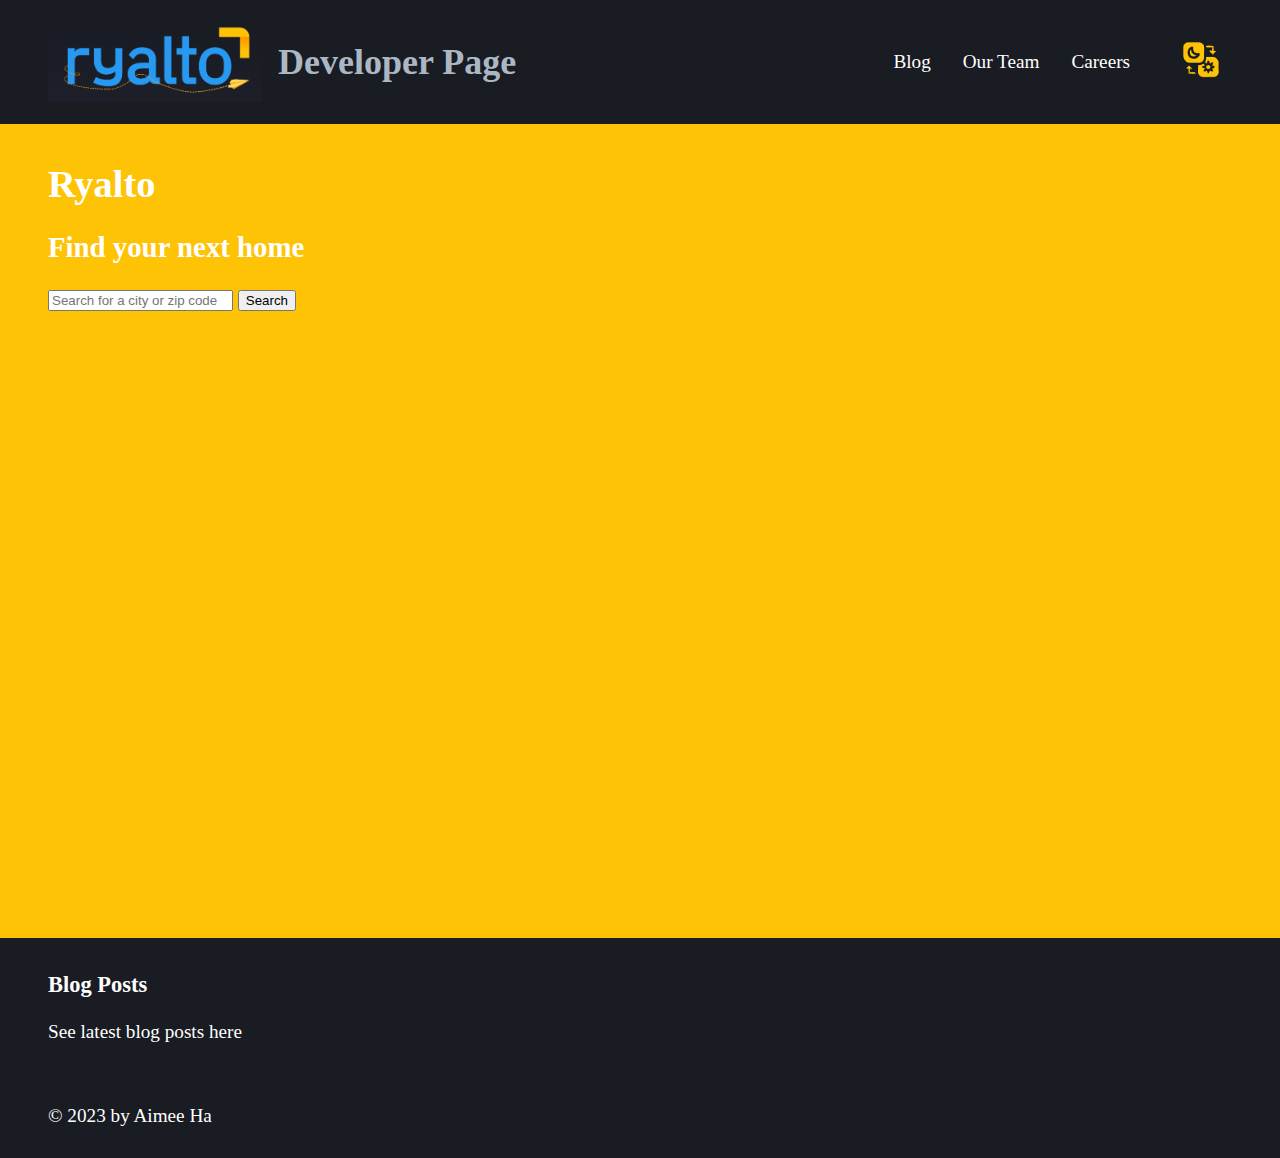
==== index.html @ 580c1e3b "first commit" ====
<!DOCTYPE html>
<html lang="en">

<head>
  <meta charset="UTF-8">
  <title>Ryalto</title>
  <link rel="stylesheet" type="text/css" href="./static/index.css" />
</head>

<body>
  <nav>
    <a href="index.html" class="nav-logo">
      <img src="./static/logo.png" alt="Ryalto logo">
      <h2>Developer Page</h2>
    </a>

    <div class="nav-content">
      <ul class="nav-links">
        <li><a href="blog.html">Blog</a></li>
        <li><a href="team.html">Our Team</a></li>
        <li><a href="careers.html">Careers</a></li>
      </ul>

      <button class="toggle-button">
        <img src="./static/toggle.png" alt="Theme Toggle">
      </button>
    </div>
  </nav>

  <header>
    <h1>Ryalto</h1>
    <h2>Find your next home</h2>
    <form action="search.php" method="post">
      <input type="text" name="search" placeholder="Search for a city or zip code">
      <input type="submit" value="Search">
    </form>
  </header>

  <main>
    <section>
      <h3>Blog Posts</h3>
      <p>See latest blog posts here</p>
    </section>
  </main>

  <footer>
    <p>&copy; 2023 by Aimee Ha</p>
  </footer>
</body>

</html>
---- static/index.css ----
:root {
  --bg-black: #191c22;
  --post-black: #121212;
  --secondary-orange: #ff9700;
  --main-orange: #ffc306;
  --text-grey: #abb8c3;
  --header-grey: #2d3338;
  --text-size: 1.2rem;
  --header-size: 1.5rem;
  padding: 0;
  margin: 0;
}

body {
  background-color: var(--bg-black);
  color: white;
  font-size: var(--text-size);
  margin: 0;
}

a {
  text-decoration: none;
}

nav,
header,
main,
footer {
  padding: 12px 48px;
}

nav {
  height: 100px;
  display: flex;
  align-items: center;
  justify-content: space-between;
}

.nav-logo {
  display: flex;
  align-items: center;
  gap: 1rem;
  font-size: var(--header-size);
  color: var(--text-grey);
}

.nav-content {
  display: flex;
  align-items: center;
  gap: 2.5rem;
}

.nav-links {
  list-style: none;
  display: flex;
  gap: 2rem;
}

.nav-links li a {
  color: white;
}

.toggle-button {
  background-color: inherit;
  border: none;
}

.toggle-button img {
  width: 50px;
}

header {
  background-color: var(--main-orange);
  height: calc(100vh - 110px);
}
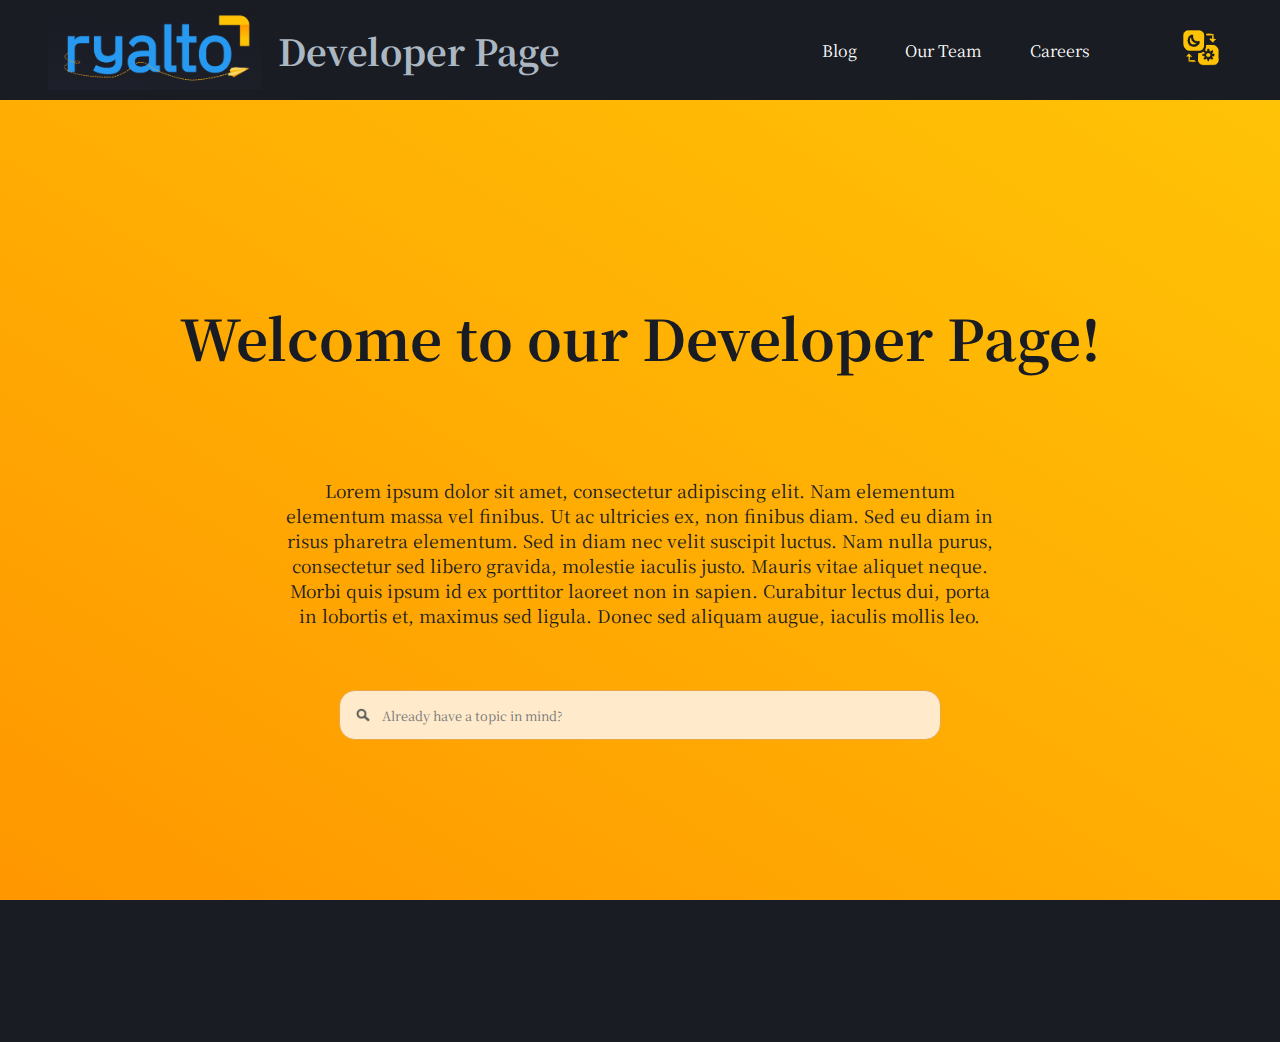
==== commit 13bdd684: "completed header" ====
--- a/index.html
+++ b/index.html
@@ -28,11 +28,16 @@
   </nav>
 
   <header>
-    <h1>Ryalto</h1>
-    <h2>Find your next home</h2>
-    <form action="search.php" method="post">
-      <input type="text" name="search" placeholder="Search for a city or zip code">
-      <input type="submit" value="Search">
+    <h1>Welcome to our Developer Page!</h1>
+    <h2>Lorem ipsum dolor sit amet, consectetur adipiscing elit. Nam elementum elementum massa vel
+      finibus. Ut ac ultricies ex, non finibus diam. Sed eu diam in risus pharetra elementum. Sed in
+      diam nec velit suscipit luctus. Nam nulla purus, consectetur sed libero gravida, molestie
+      iaculis justo. Mauris vitae aliquet neque. Morbi quis ipsum id ex porttitor laoreet non in
+      sapien. Curabitur lectus dui, porta in lobortis et, maximus sed ligula. Donec sed aliquam
+      augue, iaculis mollis leo.</h2>
+
+    <form action="blog.html" method="post" class="searchbox">
+      <input type="text" name="search" placeholder="Already have a topic in mind?">
     </form>
   </header>
 
--- a/static/index.css
+++ b/static/index.css
@@ -1,3 +1,5 @@
+@import url('https://fonts.googleapis.com/css2?family=Noto+Sans:wght@400;500;600;700&family=Noto+Serif+JP:wght@400;500&display=swap');
+
 :root {
   --bg-black: #191c22;
   --post-black: #121212;
@@ -5,30 +7,34 @@
   --main-orange: #ffc306;
   --text-grey: #abb8c3;
   --header-grey: #2d3338;
-  --text-size: 1.2rem;
+  --text-size: 1rem;
   --header-size: 1.5rem;
+  --title-font: 'Noto Sans', sans-serif;
+  font-family: 'Noto Serif JP', serif;
   padding: 0;
   margin: 0;
 }
 
 body {
   background-color: var(--bg-black);
-  color: white;
+  color: var(--bg-black);
   font-size: var(--text-size);
   margin: 0;
 }
 
 a {
   text-decoration: none;
+  cursor: pointer;
 }
 
 nav,
 header,
 main,
 footer {
-  padding: 12px 48px;
+  padding: 0 48px;
 }
 
+/* -- NAVBAR -- */
 nav {
   height: 100px;
   display: flex;
@@ -47,29 +53,104 @@
 .nav-content {
   display: flex;
   align-items: center;
-  gap: 2.5rem;
+  gap: 5rem;
 }
 
 .nav-links {
   list-style: none;
   display: flex;
-  gap: 2rem;
+  gap: 3rem;
 }
 
 .nav-links li a {
   color: white;
 }
 
+.nav-links li a:hover {
+  color: var(--main-orange);
+  transition: ease-in-out 0.3s;
+}
+
 .toggle-button {
   background-color: inherit;
   border: none;
+  cursor: pointer;
 }
 
 .toggle-button img {
   width: 50px;
 }
 
+/* -- HEADER -- */
 header {
-  background-color: var(--main-orange);
-  height: calc(100vh - 110px);
+  background-image: linear-gradient(to top right, #ff9700, #ffc306);
+  height: calc(100vh - 100px);
+  display: flex;
+  flex-direction: column;
+  justify-content: center;
+  align-items: center;
+  gap: 3rem;
+  text-align: center;
+  text-wrap: balance;
 }
+
+header h1 {
+  font-size: 3.5rem;
+  font-weight: 700;
+}
+
+header h2 {
+  width: 70%;
+  font-size: 1.1rem;
+  font-weight: 400;
+}
+
+.searchbox {
+  display: flex;
+  align-items: center;
+  width: 600px;
+  height: 48px;
+  background-color: #ffebcc;
+  border: #e7a84b 1px solid;
+  border-radius: 16px;
+}
+
+.searchbox input {
+  font-family: inherit;
+  font-size: 0.8rem;
+  border-radius: 16px;
+  padding: 0 0 0 42px;
+  width: inherit;
+  height: inherit;
+  border: none;
+  text-overflow: ellipsis;
+  background: transparent;
+  background-image: url('search.png');
+  background-size: 14px;
+  background-repeat: no-repeat;
+  background-position: 16px center;
+  transition: linear 100ms;
+}
+
+.searchbox input:focus {
+  outline: none;
+  border: var(--secondary-orange) 2px solid;
+  box-shadow: 0px 2px 4px 2px #e7a84b;
+  background-color: #ffffff;
+  transition: linear 100ms;
+}
+
+@media (width < 1024px) {
+  header h1 {
+    font-size: 2.5rem;
+  }
+
+  header h2 {
+    width: 100%;
+    font-size: 1rem;
+  }
+
+  .searchbox {
+    width: 60%;
+  }
+}
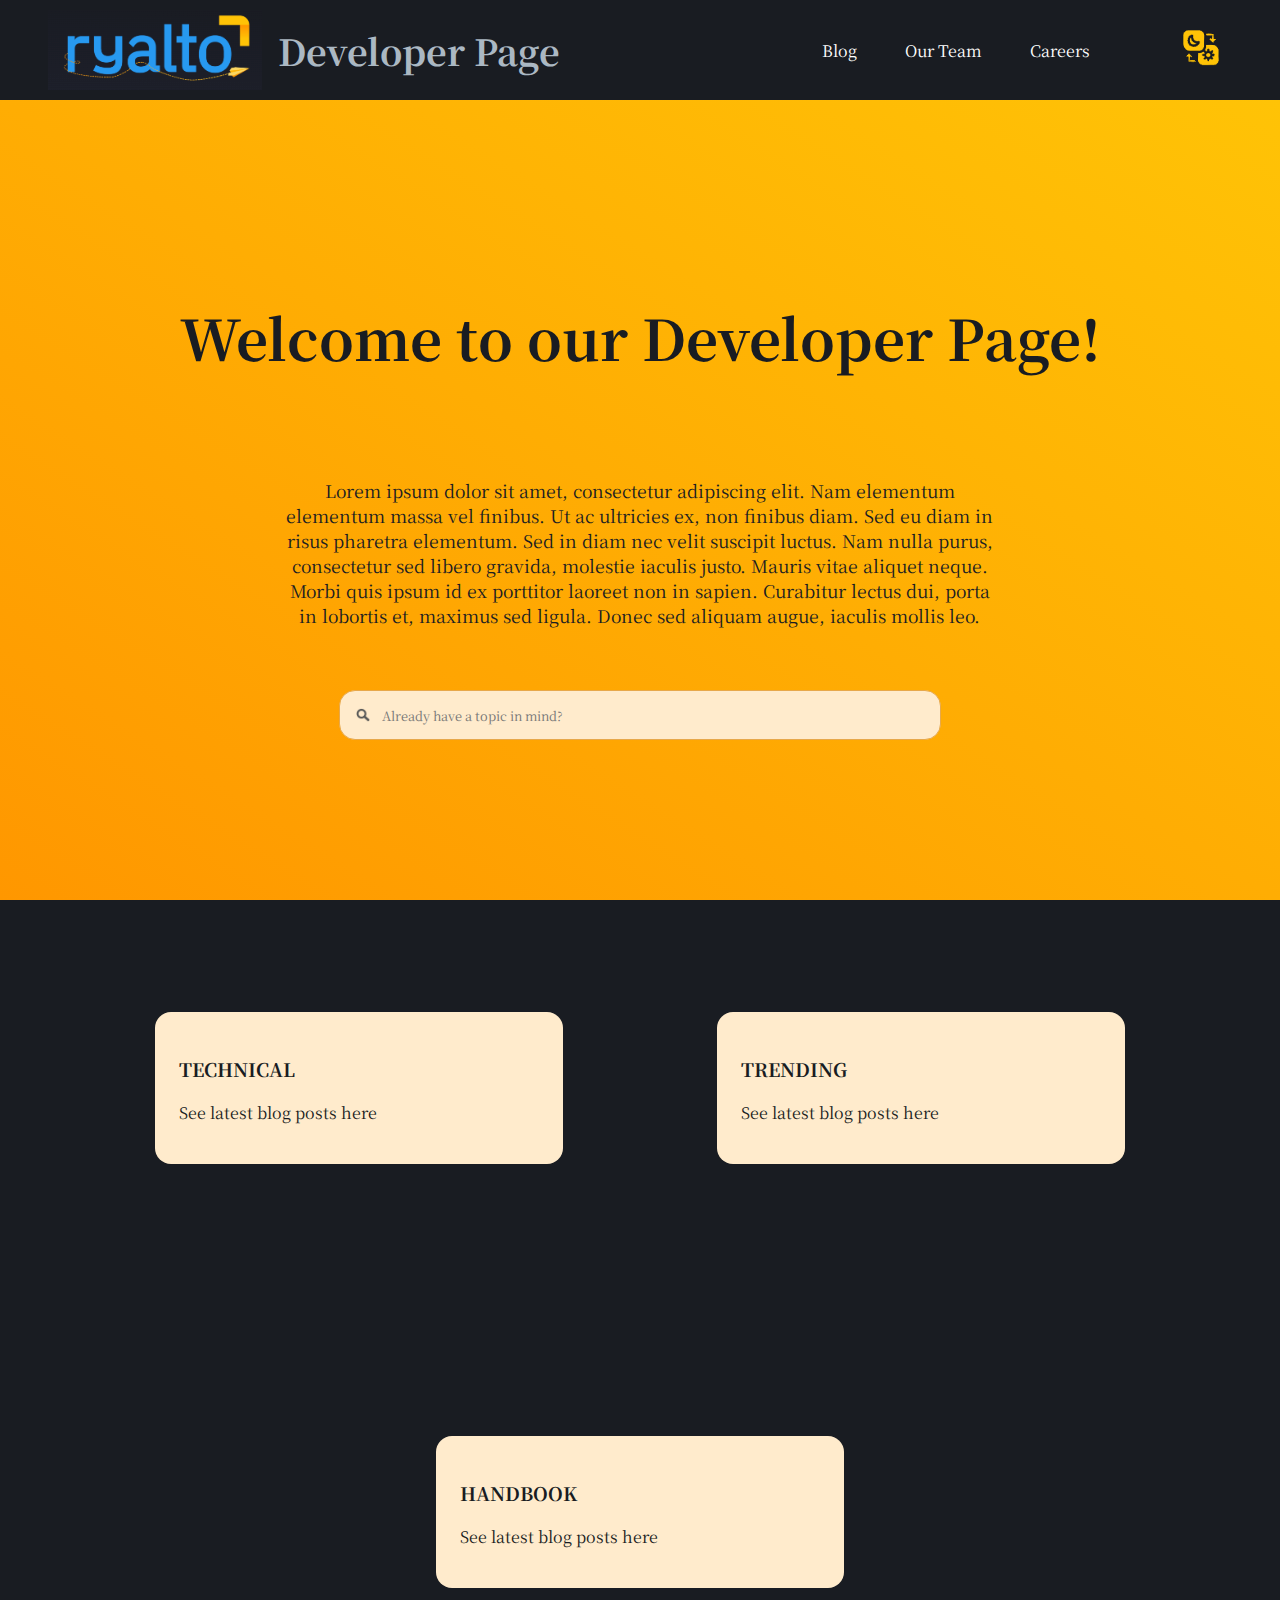
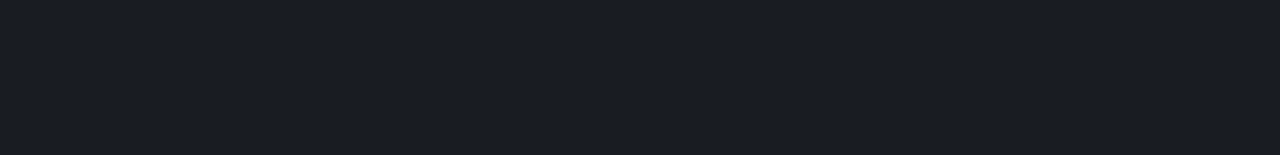
==== commit e8214ee0: "added responsive" ====
--- a/index.html
+++ b/index.html
@@ -5,14 +5,22 @@
   <meta charset="UTF-8">
   <title>Ryalto</title>
   <link rel="stylesheet" type="text/css" href="./static/index.css" />
+  <meta name="viewport" content="width=device-width, initial-scale=1.0">
 </head>
 
 <body>
   <nav>
-    <a href="index.html" class="nav-logo">
-      <img src="./static/logo.png" alt="Ryalto logo">
-      <h2>Developer Page</h2>
-    </a>
+    <div class="nav-logo">
+      <a href="index.html">
+        <img src="./static/logo.png" alt="Ryalto logo">
+        <h2>Developer Page</h2>
+      </a>
+
+      <!-- hamburger menu only displays on screen width < 1024px -->
+      <button class="menu-button">
+        <img src="./static/hamburger.png" alt="Hamburger menu">
+      </button>
+    </div>
 
     <div class="nav-content">
       <ul class="nav-links">
@@ -43,7 +51,17 @@
 
   <main>
     <section>
-      <h3>Blog Posts</h3>
+      <h3>TRENDING</h3>
+      <p>See latest blog posts here</p>
+    </section>
+
+    <section>
+      <h3>TECHNICAL</h3>
+      <p>See latest blog posts here</p>
+    </section>
+
+    <section>
+      <h3>HANDBOOK</h3>
       <p>See latest blog posts here</p>
     </section>
   </main>
--- a/static/index.css
+++ b/static/index.css
@@ -10,6 +10,7 @@
   --text-size: 1rem;
   --header-size: 1.5rem;
   --title-font: 'Noto Sans', sans-serif;
+  --section-height: calc(100vh - 100px);
   font-family: 'Noto Serif JP', serif;
   padding: 0;
   margin: 0;
@@ -40,9 +41,13 @@
   display: flex;
   align-items: center;
   justify-content: space-between;
-}
-
-.nav-logo {
+  position: sticky;
+  top: 0;
+  background-color: var(--bg-black);
+}
+
+.nav-logo,
+.nav-logo a {
   display: flex;
   align-items: center;
   gap: 1rem;
@@ -81,10 +86,14 @@
   width: 50px;
 }
 
+.menu-button {
+  display: none;
+}
+
 /* -- HEADER -- */
 header {
   background-image: linear-gradient(to top right, #ff9700, #ffc306);
-  height: calc(100vh - 100px);
+  height: var(--section-height);
   display: flex;
   flex-direction: column;
   justify-content: center;
@@ -140,7 +149,45 @@
   transition: linear 100ms;
 }
 
+/* -- MAIN -- */
+main {
+  height: var(--section-height);
+  display: flex;
+  flex-direction: row-reverse;
+  justify-content: space-evenly;
+  align-items: center;
+  gap: 3rem;
+  flex-wrap: wrap;
+}
+
+main section {
+  min-width: 360px;
+  padding: 24px;
+  color: var(--bg-black);
+  background-color: #ffebcc;
+  border-radius: 16px;
+}
+
 @media (width < 1024px) {
+  .nav-logo a {
+    font-size: 1.2rem;
+  }
+
+  .nav-links {
+    display: none;
+  }
+
+  .menu-button {
+    display: flex;
+    background-color: inherit;
+    border: none;
+    cursor: pointer;
+  }
+
+  .menu-button img {
+    width: 50px;
+  }
+
   header h1 {
     font-size: 2.5rem;
   }
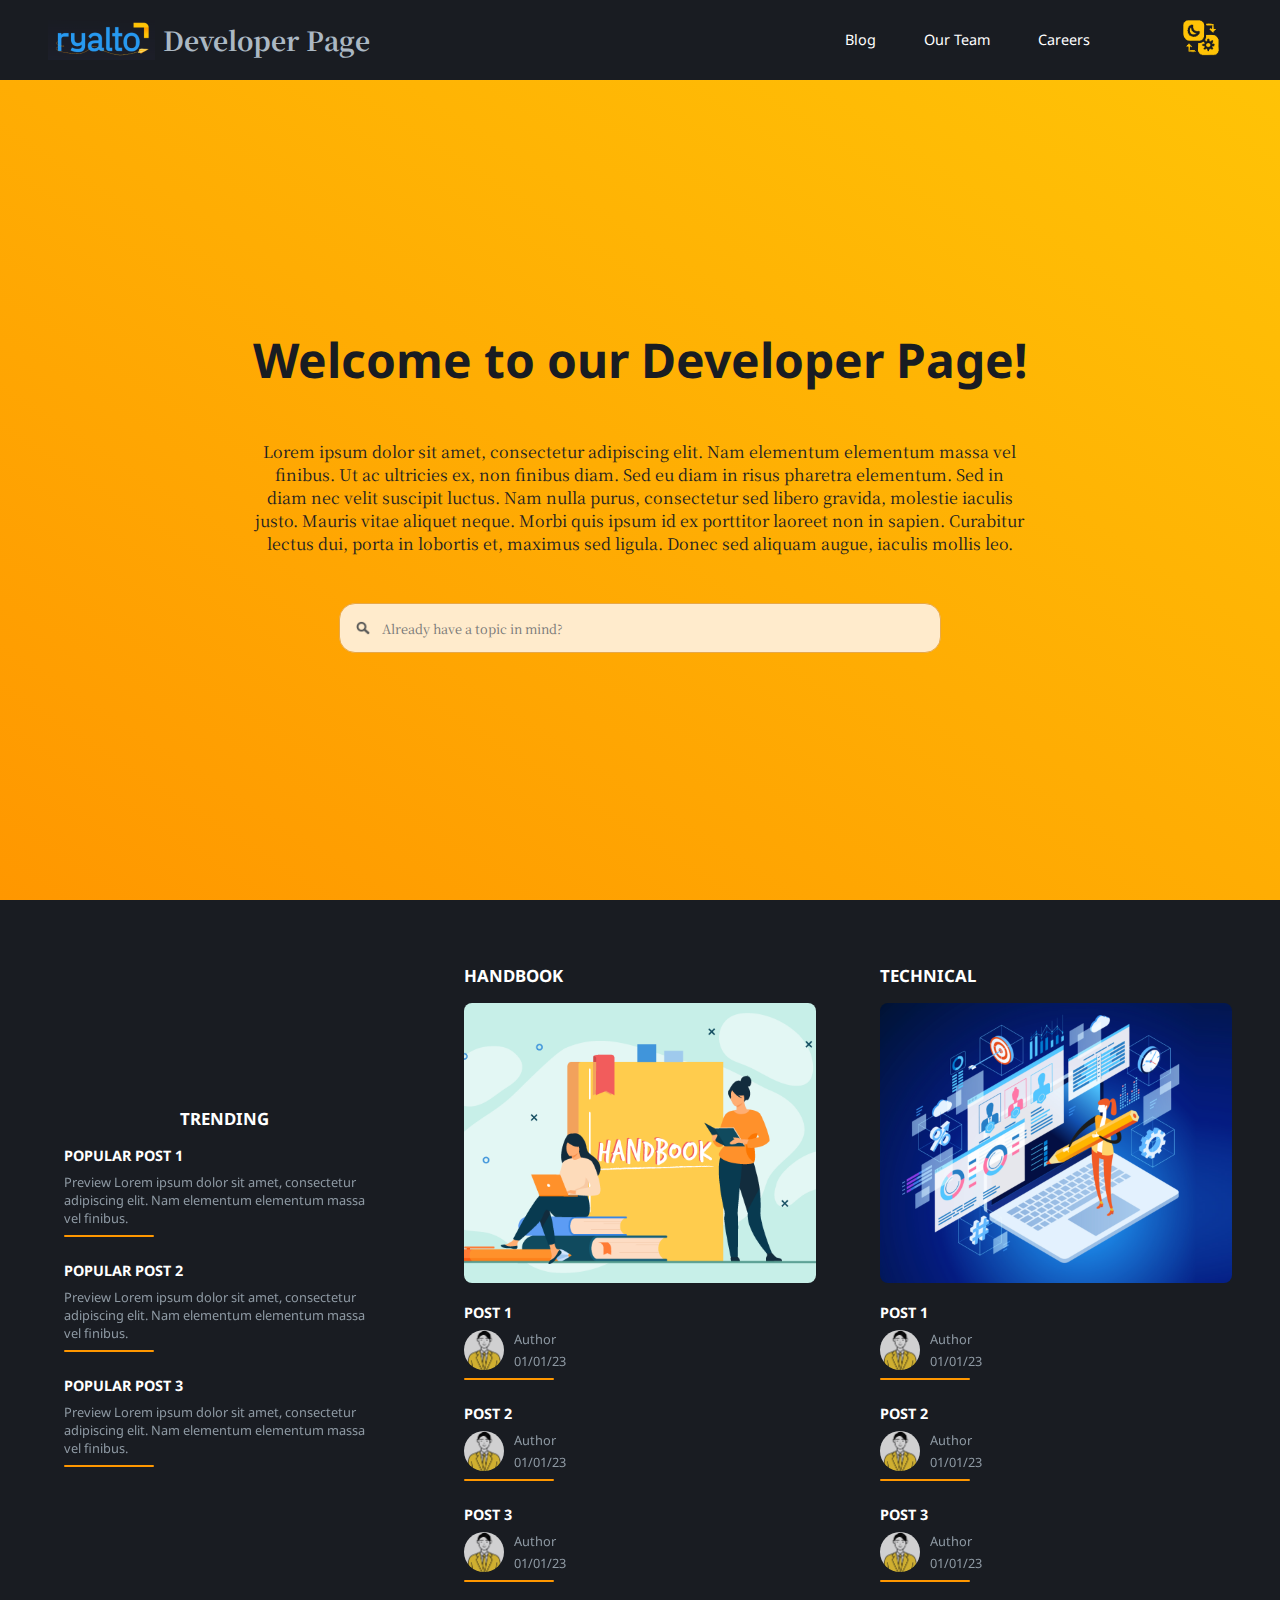
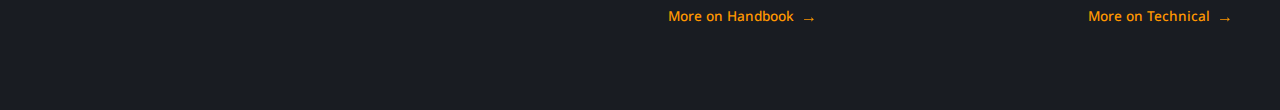
==== commit 41546a55: "blog section 90% done - need to make trending more stand out" ====
--- a/index.html
+++ b/index.html
@@ -12,7 +12,7 @@
   <nav>
     <div class="nav-logo">
       <a href="index.html">
-        <img src="./static/logo.png" alt="Ryalto logo">
+        <img src="./static/logo.png" alt="Ryalto logo" id="logo">
         <h2>Developer Page</h2>
       </a>
 
@@ -24,9 +24,9 @@
 
     <div class="nav-content">
       <ul class="nav-links">
-        <li><a href="blog.html">Blog</a></li>
-        <li><a href="team.html">Our Team</a></li>
-        <li><a href="careers.html">Careers</a></li>
+        <li><a href="index.html#blog">Blog</a></li>
+        <li><a href="index.html#team">Our Team</a></li>
+        <li><a href="index.html#careers">Careers</a></li>
       </ul>
 
       <button class="toggle-button">
@@ -50,20 +50,118 @@
   </header>
 
   <main>
-    <section>
-      <h3>TRENDING</h3>
-      <p>See latest blog posts here</p>
-    </section>
 
-    <section>
-      <h3>TECHNICAL</h3>
-      <p>See latest blog posts here</p>
-    </section>
+    <!-- BLOG POSTS SECTION -->
+    <section id="blog">
+      <!-- 3 Most viewed posts -->
+      <section class="category trending">
+        <section>
+          <h3>TRENDING</h3>
+          <article class="posts-root">
+            <article class="posts">
+              <h4>POPULAR POST 1</h4>
+              <p class="author-date">Preview Lorem ipsum dolor sit amet, consectetur
+                adipiscing elit. Nam elementum elementum massa vel finibus. </p>
+            </article>
 
-    <section>
-      <h3>HANDBOOK</h3>
-      <p>See latest blog posts here</p>
-    </section>
+            <article class="posts">
+              <h4>POPULAR POST 2</h4>
+              <p class="author-date">Preview Lorem ipsum dolor sit amet, consectetur
+                adipiscing elit. Nam elementum elementum massa vel finibus. </p>
+            </article>
+
+            <article class="posts">
+              <h4>POPULAR POST 3</h4>
+              <p class="author-date">Preview Lorem ipsum dolor sit amet, consectetur
+                adipiscing elit. Nam elementum elementum massa vel finibus. </p>
+            </article>
+          </article>
+        </section>
+      </section>
+
+      <!-- Top 3 Posts in Hanbook category -->
+      <section class="category">
+        <h3>HANDBOOK</h3>
+        <img src="./static/handbook.png" alt="Handbook">
+        <article class="posts-root">
+          <article class="posts">
+            <h4>POST 1</h4>
+            <p class="author-date">
+              <img src="./static/author.png" alt="Author">
+              <span>
+                <span>Author</span>
+                <span>01/01/23</span>
+              </span>
+            </p>
+          </article>
+
+          <article class="posts">
+            <h4>POST 2</h4>
+            <p class="author-date">
+              <img src="./static/author.png" alt="Author">
+              <span>
+                <span>Author</span>
+                <span>01/01/23</span>
+              </span>
+            </p>
+          </article>
+
+          <article class="posts">
+            <h4>POST 3</h4>
+            <p class="author-date">
+              <img src="./static/author.png" alt="Author">
+              <span>
+                <span>Author</span>
+                <span>01/01/23</span>
+              </span>
+            </p>
+          </article>
+          <a class="view-more">More on Handbook <span>&#8594;</span></a>
+
+        </article>
+      </section>
+
+      <!-- Top 3 Posts in Technical category -->
+      <section class="category">
+        <h3>TECHNICAL</h3>
+        <img src="./static/technical.png" alt="Technical">
+        <article class="posts-root">
+          <article class="posts">
+            <h4>POST 1</h4>
+            <p class="author-date">
+              <img src="./static/author.png" alt="Author">
+              <span>
+                <span>Author</span>
+                <span>01/01/23</span>
+              </span>
+            </p>
+          </article>
+
+          <article class="posts">
+            <h4>POST 2</h4>
+            <p class="author-date">
+              <img src="./static/author.png" alt="Author">
+              <span>
+                <span>Author</span>
+                <span>01/01/23</span>
+              </span>
+            </p>
+          </article>
+
+          <article class="posts">
+            <h4>POST 3</h4>
+            <p class="author-date">
+              <img src="./static/author.png" alt="Author">
+              <span>
+                <span>Author</span>
+                <span>01/01/23</span>
+              </span>
+            </p>
+          </article>
+
+          <a class="view-more">More on Technical <span>&#8594;</span></a>
+        </article>
+      </section>
   </main>
 
   <footer>
--- a/static/index.css
+++ b/static/index.css
@@ -7,13 +7,17 @@
   --main-orange: #ffc306;
   --text-grey: #abb8c3;
   --header-grey: #2d3338;
-  --text-size: 1rem;
-  --header-size: 1.5rem;
+  --text-size: 0.9rem;
+  --logo-size: 1.1rem;
   --title-font: 'Noto Sans', sans-serif;
-  --section-height: calc(100vh - 100px);
+  --section-height: calc(100vh - 80px);
   font-family: 'Noto Serif JP', serif;
   padding: 0;
   margin: 0;
+}
+
+html {
+  scroll-behavior: smooth;
 }
 
 body {
@@ -35,9 +39,17 @@
   padding: 0 48px;
 }
 
+h1,
+h2,
+h3,
+h4,
+p {
+  margin: 0;
+}
+
 /* -- NAVBAR -- */
 nav {
-  height: 100px;
+  height: 80px;
   display: flex;
   align-items: center;
   justify-content: space-between;
@@ -47,18 +59,23 @@
 }
 
 .nav-logo,
-.nav-logo a {
-  display: flex;
-  align-items: center;
-  gap: 1rem;
-  font-size: var(--header-size);
+.nav-logo > a {
+  display: flex;
+  align-items: center;
+  gap: 0.5rem;
+  font-size: var(--logo-size);
   color: var(--text-grey);
 }
 
+#logo {
+  height: 40px;
+}
+
 .nav-content {
   display: flex;
   align-items: center;
   gap: 5rem;
+  font-family: var(--title-font);
 }
 
 .nav-links {
@@ -67,11 +84,11 @@
   gap: 3rem;
 }
 
-.nav-links li a {
+.nav-links > li > a {
   color: white;
 }
 
-.nav-links li a:hover {
+.nav-links > li > a:hover {
   color: var(--main-orange);
   transition: ease-in-out 0.3s;
 }
@@ -82,7 +99,7 @@
   cursor: pointer;
 }
 
-.toggle-button img {
+.toggle-button > img {
   width: 50px;
 }
 
@@ -103,14 +120,15 @@
   text-wrap: balance;
 }
 
-header h1 {
-  font-size: 3.5rem;
+header > h1 {
+  font-size: 3rem;
   font-weight: 700;
-}
-
-header h2 {
+  font-family: var(--title-font);
+}
+
+header > h2 {
   width: 70%;
-  font-size: 1.1rem;
+  font-size: 1rem;
   font-weight: 400;
 }
 
@@ -151,21 +169,109 @@
 
 /* -- MAIN -- */
 main {
-  height: var(--section-height);
-  display: flex;
-  flex-direction: row-reverse;
-  justify-content: space-evenly;
-  align-items: center;
-  gap: 3rem;
-  flex-wrap: wrap;
-}
-
-main section {
-  min-width: 360px;
-  padding: 24px;
-  color: var(--bg-black);
-  background-color: #ffebcc;
+  display: flex;
+  justify-content: center;
+  align-items: center;
+  height: fit-content;
+  padding: 3rem;
+  font-family: var(--title-font);
+}
+
+#blog {
+  width: 100%;
+  display: grid;
+  grid-template-columns: repeat(3, 1fr);
+  grid-template-rows: 1fr;
+  gap: 4rem;
+}
+
+.category {
+  color: white;
   border-radius: 16px;
+}
+
+.category > img {
+  width: 100%;
+  height: 280px;
+  object-fit: cover;
+  border-radius: 8px;
+}
+
+.category > h3,
+.posts-root {
+  padding: 1rem 0;
+}
+
+.posts-root {
+  display: flex;
+  flex-direction: column;
+  gap: 1.5rem;
+}
+
+.posts {
+  display: flex;
+  flex-direction: column;
+  gap: 0.5rem;
+}
+
+.posts::after {
+  content: '';
+  height: 2px;
+  width: 90px;
+  background-color: var(--secondary-orange);
+  border-radius: 8px;
+}
+
+.author-date {
+  font-size: 0.8rem;
+  color: var(--text-grey);
+  display: flex;
+  flex-direction: row;
+  gap: 0.6rem;
+  opacity: 0.8;
+}
+
+.author-date > img {
+  width: 40px;
+  height: 40px;
+  border-radius: 50%;
+}
+
+.author-date > span {
+  display: flex;
+  flex-direction: column;
+  align-items: flex-start;
+  justify-content: center;
+  gap: 0.2rem;
+}
+
+.view-more {
+  display: flex;
+  justify-content: flex-end;
+  align-items: center;
+  color: var(--secondary-orange);
+  font-size: 0.85rem;
+  font-weight: 500;
+}
+
+.view-more > span {
+  scale: 1.2;
+  margin-left: 0.5rem;
+}
+
+.category.trending {
+  display: flex;
+  flex-direction: column;
+  justify-content: center;
+  align-items: center;
+}
+
+.category.trending > section {
+  padding: 0 1rem;
+}
+
+.category.trending h3 {
+  text-align: center;
 }
 
 @media (width < 1024px) {
@@ -200,4 +306,12 @@
   .searchbox {
     width: 60%;
   }
-}
+
+  #blog {
+    grid-template-columns: repeat(1, 1fr);
+  }
+
+  .category {
+    min-width: 320px;
+  }
+}
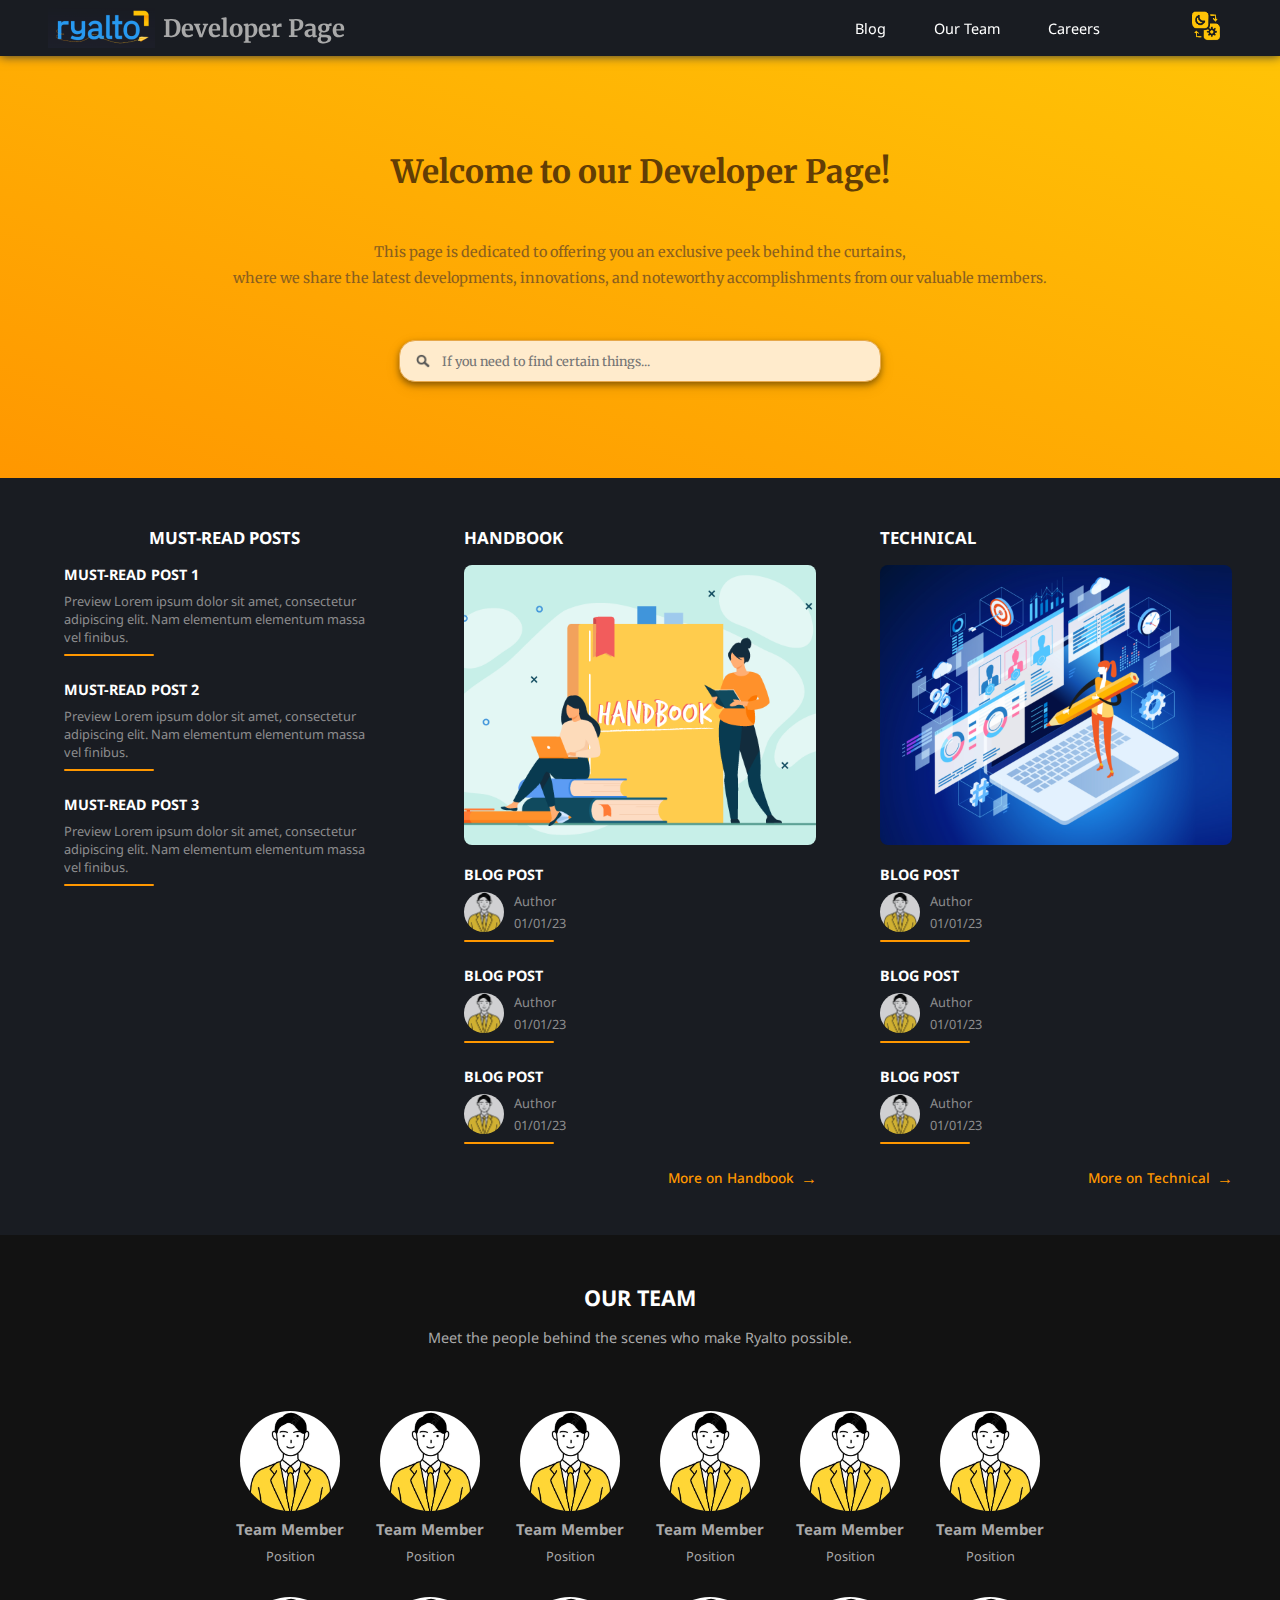
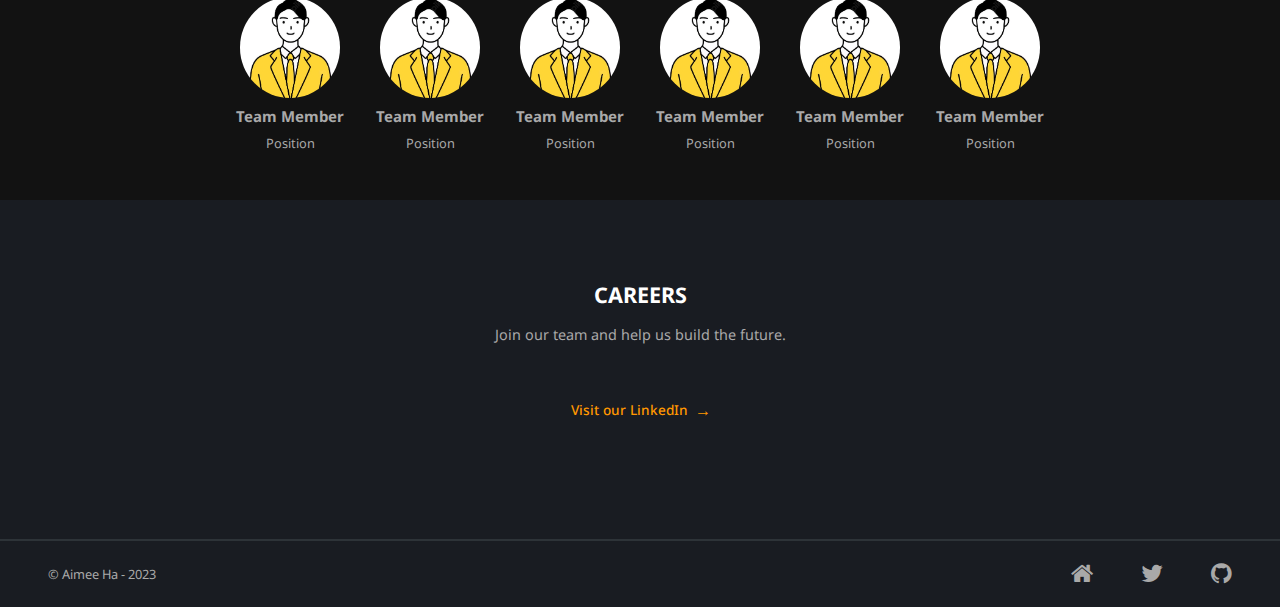
==== commit 75a2eeba: "main page done" ====
--- a/index.html
+++ b/index.html
@@ -4,13 +4,15 @@
 <head>
   <meta charset="UTF-8">
   <title>Ryalto</title>
+  <link rel="stylesheet"
+    href="https://cdnjs.cloudflare.com/ajax/libs/font-awesome/4.7.0/css/font-awesome.min.css">
   <link rel="stylesheet" type="text/css" href="./static/index.css" />
   <meta name="viewport" content="width=device-width, initial-scale=1.0">
 </head>
 
 <body>
   <nav>
-    <div class="nav-logo">
+    <div class="nav-left">
       <a href="index.html">
         <img src="./static/logo.png" alt="Ryalto logo" id="logo">
         <h2>Developer Page</h2>
@@ -22,7 +24,7 @@
       </button>
     </div>
 
-    <div class="nav-content">
+    <div class="nav-right">
       <ul class="nav-links">
         <li><a href="index.html#blog">Blog</a></li>
         <li><a href="index.html#team">Our Team</a></li>
@@ -37,41 +39,38 @@
 
   <header>
     <h1>Welcome to our Developer Page!</h1>
-    <h2>Lorem ipsum dolor sit amet, consectetur adipiscing elit. Nam elementum elementum massa vel
-      finibus. Ut ac ultricies ex, non finibus diam. Sed eu diam in risus pharetra elementum. Sed in
-      diam nec velit suscipit luctus. Nam nulla purus, consectetur sed libero gravida, molestie
-      iaculis justo. Mauris vitae aliquet neque. Morbi quis ipsum id ex porttitor laoreet non in
-      sapien. Curabitur lectus dui, porta in lobortis et, maximus sed ligula. Donec sed aliquam
-      augue, iaculis mollis leo.</h2>
+    <p>This page is dedicated to offering you an exclusive peek behind the curtains,
+      <br />where we share the latest developments, innovations, and noteworthy accomplishments from
+      our valuable members.
+    </p>
 
     <form action="blog.html" method="post" class="searchbox">
-      <input type="text" name="search" placeholder="Already have a topic in mind?">
+      <input type="text" name="search" placeholder="If you need to find certain things...">
     </form>
   </header>
 
   <main>
-
     <!-- BLOG POSTS SECTION -->
     <section id="blog">
       <!-- 3 Most viewed posts -->
       <section class="category trending">
         <section>
-          <h3>TRENDING</h3>
+          <h3>MUST-READ POSTS</h3>
           <article class="posts-root">
-            <article class="posts">
-              <h4>POPULAR POST 1</h4>
+            <article class="trending-posts">
+              <h4><a href="blog.html" class="post-link">MUST-READ POST 1</a></h4>
               <p class="author-date">Preview Lorem ipsum dolor sit amet, consectetur
                 adipiscing elit. Nam elementum elementum massa vel finibus. </p>
             </article>
 
-            <article class="posts">
-              <h4>POPULAR POST 2</h4>
+            <article class="trending-posts">
+              <h4><a href="blog.html" class="post-link">MUST-READ POST 2</a></h4>
               <p class="author-date">Preview Lorem ipsum dolor sit amet, consectetur
                 adipiscing elit. Nam elementum elementum massa vel finibus. </p>
             </article>
 
-            <article class="posts">
-              <h4>POPULAR POST 3</h4>
+            <article class="trending-posts">
+              <h4><a href="blog.html" class="post-link">MUST-READ POST 3</a></h4>
               <p class="author-date">Preview Lorem ipsum dolor sit amet, consectetur
                 adipiscing elit. Nam elementum elementum massa vel finibus. </p>
             </article>
@@ -84,38 +83,9 @@
         <h3>HANDBOOK</h3>
         <img src="./static/handbook.png" alt="Handbook">
         <article class="posts-root">
-          <article class="posts">
-            <h4>POST 1</h4>
-            <p class="author-date">
-              <img src="./static/author.png" alt="Author">
-              <span>
-                <span>Author</span>
-                <span>01/01/23</span>
-              </span>
-            </p>
-          </article>
-
-          <article class="posts">
-            <h4>POST 2</h4>
-            <p class="author-date">
-              <img src="./static/author.png" alt="Author">
-              <span>
-                <span>Author</span>
-                <span>01/01/23</span>
-              </span>
-            </p>
-          </article>
-
-          <article class="posts">
-            <h4>POST 3</h4>
-            <p class="author-date">
-              <img src="./static/author.png" alt="Author">
-              <span>
-                <span>Author</span>
-                <span>01/01/23</span>
-              </span>
-            </p>
-          </article>
+          <article class="posts"></article>
+          <article class="posts"></article>
+          <article class="posts"></article>
           <a class="view-more">More on Handbook <span>&#8594;</span></a>
 
         </article>
@@ -126,47 +96,88 @@
         <h3>TECHNICAL</h3>
         <img src="./static/technical.png" alt="Technical">
         <article class="posts-root">
-          <article class="posts">
-            <h4>POST 1</h4>
-            <p class="author-date">
-              <img src="./static/author.png" alt="Author">
-              <span>
-                <span>Author</span>
-                <span>01/01/23</span>
-              </span>
-            </p>
-          </article>
-
-          <article class="posts">
-            <h4>POST 2</h4>
-            <p class="author-date">
-              <img src="./static/author.png" alt="Author">
-              <span>
-                <span>Author</span>
-                <span>01/01/23</span>
-              </span>
-            </p>
-          </article>
-
-          <article class="posts">
-            <h4>POST 3</h4>
-            <p class="author-date">
-              <img src="./static/author.png" alt="Author">
-              <span>
-                <span>Author</span>
-                <span>01/01/23</span>
-              </span>
-            </p>
-          </article>
+          <article class="posts"></article>
+          <article class="posts"></article>
+          <article class="posts"></article>
 
           <a class="view-more">More on Technical <span>&#8594;</span></a>
         </article>
       </section>
+    </section>
+
+    <!-- TEAM SECTION -->
+    <section id="team">
+      <h2>OUR TEAM</h2>
+      <p>Meet the people behind the scenes who make Ryalto possible.</p>
+      <ul id="team-members"></ul>
+    </section>
+
+    <!-- CAREERS SECTION -->
+    <section id="careers">
+      <h2>CAREERS</h2>
+      <p>Join our team and help us build the future.</p>
+      <a href="https://www.linkedin.com/company/ryalto/" class="view-more">Visit our LinkedIn
+        <span>&#8594;</span></a>
+    </section>
   </main>
 
   <footer>
-    <p>&copy; 2023 by Aimee Ha</p>
+    <p>&copy; Aimee Ha - 2023</p>
+    <ul class="footer-links">
+      <li>
+        <a href="https://ryalto.group/">
+          <i class="fa fa-home" style="font-size:24px"></i>
+        </a>
+      </li>
+      <li>
+        <a href="https://twitter.com/ryalto">
+          <i class="fa fa-twitter" style="font-size:24px"></i>
+        </a>
+      </li>
+      <li>
+        <a href="https://github.com/ryalto">
+          <i class="fa fa-github" style="font-size:24px"></i>
+        </a>
+      </li>
+    </ul>
   </footer>
+
+  <!-- Templates for repetitive contents -->
+  <template id="team-template">
+    <li class="individual">
+      <img src="./static/author.png" alt="Team member">
+      <h3>Team Member</h3>
+      <p>Position</p>
+    </li>
+  </template>
+
+  <template id="post-template">
+    <h4><a href="blog.html" class="post-link">BLOG POST</a></h4>
+    <p class="author-date">
+      <img src="./static/author.png" alt="Author">
+      <span>
+        <span>Author</span>
+        <span>01/01/23</span>
+      </span>
+    </p>
+  </template>
+
+  <script>
+    const template = document.getElementById("team-template");
+    const team = document.getElementById("team-members");
+    for (let i = 0; i < 12; i++) {
+      const clone = document.importNode(template.content, true);
+      team.appendChild(clone);
+    }
+
+    const postTemplate = document.getElementById("post-template");
+    const posts = document.getElementsByClassName("posts");
+    for (let i = 0; i < posts.length; i++) {
+      const clone = document.importNode(postTemplate.content, true);
+      posts[i].appendChild(clone);
+    }
+  </script>
+
 </body>
 
 </html>--- a/static/index.css
+++ b/static/index.css
@@ -1,23 +1,25 @@
-@import url('https://fonts.googleapis.com/css2?family=Noto+Sans:wght@400;500;600;700&family=Noto+Serif+JP:wght@400;500&display=swap');
+@import url('https://fonts.googleapis.com/css2?family=Merriweather:ital,wght@0,400;0,700;1,400&family=Noto+Sans:wght@400;500;600;700&family=Noto+Serif+JP:wght@400;500&display=swap');
 
 :root {
   --bg-black: #191c22;
   --post-black: #121212;
   --secondary-orange: #ff9700;
   --main-orange: #ffc306;
-  --text-grey: #abb8c3;
+  --text-grey: #a9a9a9;
   --header-grey: #2d3338;
   --text-size: 0.9rem;
-  --logo-size: 1.1rem;
+  --logo-size: 1rem;
+  --header-size: 2rem;
   --title-font: 'Noto Sans', sans-serif;
-  --section-height: calc(100vh - 80px);
-  font-family: 'Noto Serif JP', serif;
+  --section-height: calc(100vh - 56px);
+  font-family: 'Merriweather', serif;
   padding: 0;
   margin: 0;
 }
 
 html {
   scroll-behavior: smooth;
+  scroll-padding-top: 56px;
 }
 
 body {
@@ -49,17 +51,19 @@
 
 /* -- NAVBAR -- */
 nav {
-  height: 80px;
+  height: 56px;
   display: flex;
   align-items: center;
   justify-content: space-between;
   position: sticky;
   top: 0;
   background-color: var(--bg-black);
-}
-
-.nav-logo,
-.nav-logo > a {
+  box-shadow: 0 0 10px 0 var(--header-grey);
+  z-index: 1;
+}
+
+.nav-left,
+.nav-left > a {
   display: flex;
   align-items: center;
   gap: 0.5rem;
@@ -71,14 +75,15 @@
   height: 40px;
 }
 
-.nav-content {
+.nav-right {
   display: flex;
   align-items: center;
   gap: 5rem;
   font-family: var(--title-font);
 }
 
-.nav-links {
+.nav-links,
+.footer-links {
   list-style: none;
   display: flex;
   gap: 3rem;
@@ -100,7 +105,7 @@
 }
 
 .toggle-button > img {
-  width: 50px;
+  width: 40px;
 }
 
 .menu-button {
@@ -110,7 +115,7 @@
 /* -- HEADER -- */
 header {
   background-image: linear-gradient(to top right, #ff9700, #ffc306);
-  height: var(--section-height);
+  height: calc(var(--section-height) / 2);
   display: flex;
   flex-direction: column;
   justify-content: center;
@@ -121,25 +126,26 @@
 }
 
 header > h1 {
-  font-size: 3rem;
+  font-size: var(--header-size);
   font-weight: 700;
-  font-family: var(--title-font);
-}
-
-header > h2 {
-  width: 70%;
-  font-size: 1rem;
-  font-weight: 400;
+  color: #623d05;
+}
+
+header > p {
+  font-size: inherit;
+  color: #8a5f1f;
+  line-height: 1.8;
 }
 
 .searchbox {
   display: flex;
   align-items: center;
-  width: 600px;
-  height: 48px;
+  width: 480px;
+  height: 40px;
   background-color: #ffebcc;
   border: #e7a84b 1px solid;
   border-radius: 16px;
+  box-shadow: 0 3px 6px rgba(0, 0, 0, 0.4), 0 5px 15px rgba(0, 0, 0, 0.1);
 }
 
 .searchbox input {
@@ -157,26 +163,29 @@
   background-repeat: no-repeat;
   background-position: 16px center;
   transition: linear 100ms;
+  color: #757575;
 }
 
 .searchbox input:focus {
   outline: none;
-  border: var(--secondary-orange) 2px solid;
-  box-shadow: 0px 2px 4px 2px #e7a84b;
-  background-color: #ffffff;
+  background-color: #fff5e6;
+  color: #623d05;
   transition: linear 100ms;
 }
 
 /* -- MAIN -- */
 main {
   display: flex;
+  flex-direction: column;
   justify-content: center;
   align-items: center;
   height: fit-content;
-  padding: 3rem;
+  padding: 2rem 3rem;
   font-family: var(--title-font);
-}
-
+  color: white;
+}
+
+/* BLOG SECTION */
 #blog {
   width: 100%;
   display: grid;
@@ -186,7 +195,6 @@
 }
 
 .category {
-  color: white;
   border-radius: 16px;
 }
 
@@ -208,13 +216,15 @@
   gap: 1.5rem;
 }
 
-.posts {
+.posts,
+.trending-posts {
   display: flex;
   flex-direction: column;
   gap: 0.5rem;
 }
 
-.posts::after {
+.posts::after,
+.trending-posts::after {
   content: '';
   height: 2px;
   width: 90px;
@@ -222,6 +232,16 @@
   border-radius: 8px;
 }
 
+.post-link {
+  color: inherit;
+}
+
+.posts:hover,
+.trending-posts:hover {
+  color: var(--secondary-orange);
+  transition: ease-in-out 0.3s;
+}
+
 .author-date {
   font-size: 0.8rem;
   color: var(--text-grey);
@@ -257,13 +277,19 @@
 .view-more > span {
   scale: 1.2;
   margin-left: 0.5rem;
+  transition: ease-in-out 0.2s;
+}
+
+.view-more:hover > span {
+  transform: translateX(4px);
+  transition: ease-in-out 0.2s;
 }
 
 .category.trending {
   display: flex;
   flex-direction: column;
-  justify-content: center;
-  align-items: center;
+  align-items: center;
+  margin-top: 1rem;
 }
 
 .category.trending > section {
@@ -274,9 +300,80 @@
   text-align: center;
 }
 
+/* TEAM SECTION */
+#team,
+#careers {
+  display: flex;
+  flex-direction: column;
+  align-items: center;
+  justify-content: center;
+  padding: 3rem 0;
+  gap: 1rem;
+}
+
+#team {
+  margin: 2rem 0;
+  width: calc(100% + 6rem);
+  background-color: var(--post-black);
+}
+
+#team > p,
+#careers > p {
+  color: var(--text-grey);
+}
+
+#team-members {
+  padding: 0;
+  margin: 3rem 0 0;
+  list-style: none;
+  display: grid;
+  grid-template-columns: repeat(6, 1fr);
+  grid-template-rows: repeat(2, 1fr);
+  gap: 2rem;
+}
+
+.individual {
+  display: flex;
+  flex-direction: column;
+  align-items: center;
+  justify-content: space-between;
+  gap: 0.5rem;
+  color: var(--text-grey);
+  font-size: 0.8rem;
+}
+
+.individual > img {
+  width: 100px;
+  border-radius: 50%;
+}
+
+/* CAREERS SECTION */
+#careers > p,
+#careers > a {
+  margin-bottom: 2.5rem;
+}
+
+/* -- FOOTER -- */
+footer {
+  width: inherit;
+  display: flex;
+  align-items: center;
+  justify-content: space-between;
+  padding: 0.5rem 3rem;
+  border-top: 2px solid var(--header-grey);
+  color: var(--text-grey);
+  font-family: var(--title-font);
+  font-size: 0.8rem;
+}
+
+.footer-links > li > a {
+  color: var(--text-grey);
+}
+
+/* -- RESPONSIVE -- */
 @media (width < 1024px) {
-  .nav-logo a {
-    font-size: 1.2rem;
+  .nav-left a {
+    font-size: 0.8rem;
   }
 
   .nav-links {
@@ -291,27 +388,41 @@
   }
 
   .menu-button img {
-    width: 50px;
-  }
-
-  header h1 {
-    font-size: 2.5rem;
-  }
-
-  header h2 {
-    width: 100%;
-    font-size: 1rem;
+    width: 40px;
+  }
+
+  .toggle-button {
+    display: none;
+  }
+
+  header {
+    height: fit-content;
+    padding: 2rem 3rem;
+  }
+
+  header p {
+    text-wrap: balance;
   }
 
   .searchbox {
     width: 60%;
   }
 
+  main {
+    padding: 1rem 2rem;
+  }
+
   #blog {
     grid-template-columns: repeat(1, 1fr);
+    gap: 2rem;
   }
 
   .category {
     min-width: 320px;
   }
-}
+
+  #team-members {
+    grid-template-columns: repeat(3, 1fr);
+    grid-template-rows: repeat(4, 1fr);
+  }
+}
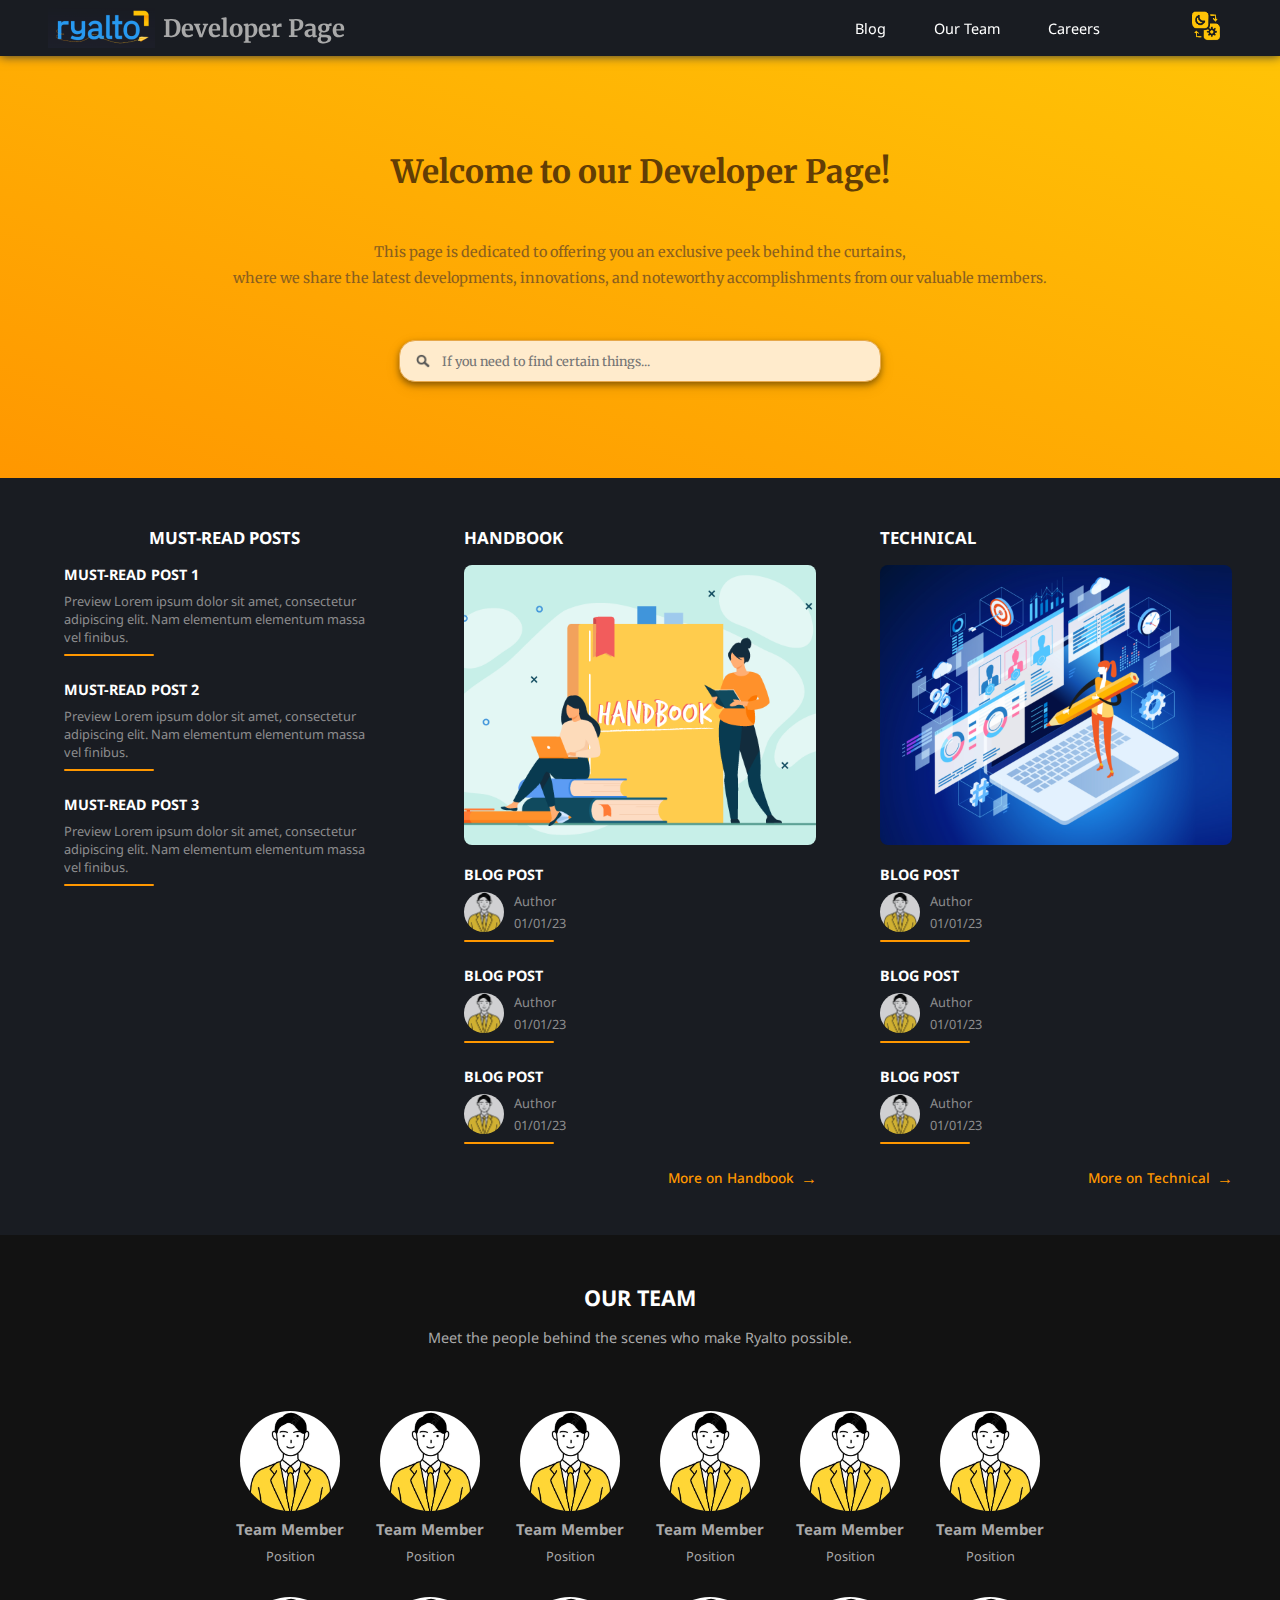
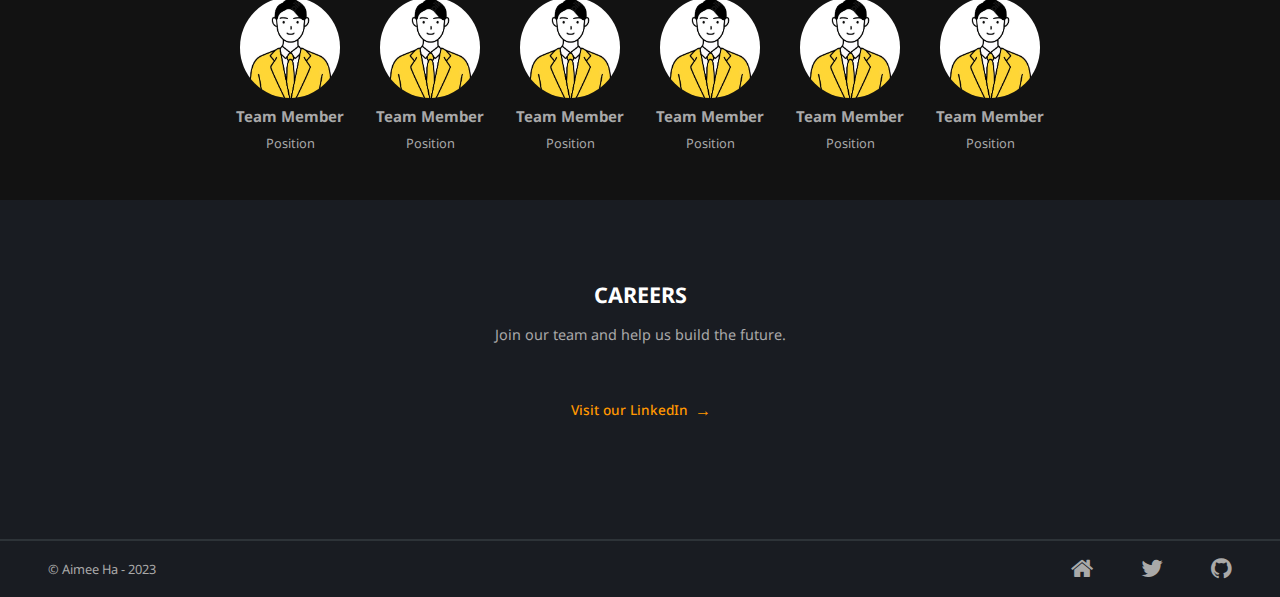
==== commit f6f5c8ff: "added max-width for blog content" ====
--- a/index.html
+++ b/index.html
@@ -17,11 +17,6 @@
         <img src="./static/logo.png" alt="Ryalto logo" id="logo">
         <h2>Developer Page</h2>
       </a>
-
-      <!-- hamburger menu only displays on screen width < 1024px -->
-      <button class="menu-button">
-        <img src="./static/hamburger.png" alt="Hamburger menu">
-      </button>
     </div>
 
     <div class="nav-right">
@@ -33,6 +28,10 @@
 
       <button class="toggle-button">
         <img src="./static/toggle.png" alt="Theme Toggle">
+      </button>
+      <!-- hamburger menu only displays on screen width < 1024px -->
+      <button class="menu-button">
+        <img src="./static/hamburger.png" alt="Hamburger menu">
       </button>
     </div>
   </nav>
@@ -58,21 +57,27 @@
           <h3>MUST-READ POSTS</h3>
           <article class="posts-root">
             <article class="trending-posts">
-              <h4><a href="blog.html" class="post-link">MUST-READ POST 1</a></h4>
-              <p class="author-date">Preview Lorem ipsum dolor sit amet, consectetur
-                adipiscing elit. Nam elementum elementum massa vel finibus. </p>
+              <a href="blog.html" class="post-link">
+                <h4>MUST-READ POST 1</h4>
+                <p class="author-date">Preview Lorem ipsum dolor sit amet, consectetur
+                  adipiscing elit. Nam elementum elementum massa vel finibus. </p>
+              </a>
             </article>
 
             <article class="trending-posts">
-              <h4><a href="blog.html" class="post-link">MUST-READ POST 2</a></h4>
-              <p class="author-date">Preview Lorem ipsum dolor sit amet, consectetur
-                adipiscing elit. Nam elementum elementum massa vel finibus. </p>
+              <a href="blog.html" class="post-link">
+                <h4>MUST-READ POST 2</h4>
+                <p class="author-date">Preview Lorem ipsum dolor sit amet, consectetur
+                  adipiscing elit. Nam elementum elementum massa vel finibus. </p>
+              </a>
             </article>
 
             <article class="trending-posts">
-              <h4><a href="blog.html" class="post-link">MUST-READ POST 3</a></h4>
-              <p class="author-date">Preview Lorem ipsum dolor sit amet, consectetur
-                adipiscing elit. Nam elementum elementum massa vel finibus. </p>
+              <a href="blog.html" class="post-link">
+                <h4>MUST-READ POST 3</h4>
+                <p class="author-date">Preview Lorem ipsum dolor sit amet, consectetur
+                  adipiscing elit. Nam elementum elementum massa vel finibus. </p>
+              </a>
             </article>
           </article>
         </section>
@@ -152,14 +157,16 @@
   </template>
 
   <template id="post-template">
-    <h4><a href="blog.html" class="post-link">BLOG POST</a></h4>
-    <p class="author-date">
-      <img src="./static/author.png" alt="Author">
-      <span>
-        <span>Author</span>
-        <span>01/01/23</span>
-      </span>
-    </p>
+    <a href="blog.html" class="post-link">
+      <h4>BLOG POST</h4>
+      <p class="author-date">
+        <img src="./static/author.png" alt="Author">
+        <span>
+          <span>Author</span>
+          <span>01/01/23</span>
+        </span>
+      </p>
+    </a>
   </template>
 
   <script>
--- a/static/index.css
+++ b/static/index.css
@@ -1,4 +1,4 @@
-@import url('https://fonts.googleapis.com/css2?family=Merriweather:ital,wght@0,400;0,700;1,400&family=Noto+Sans:wght@400;500;600;700&family=Noto+Serif+JP:wght@400;500&display=swap');
+@import url('https://fonts.googleapis.com/css2?family=Merriweather:ital,wght@0,300;0,400;0,700;1,300;1,400&family=Noto+Sans:wght@400;500;600;700&family=Noto+Serif+JP:wght@400;500&display=swap');
 
 :root {
   --bg-black: #191c22;
@@ -62,7 +62,6 @@
   z-index: 1;
 }
 
-.nav-left,
 .nav-left > a {
   display: flex;
   align-items: center;
@@ -93,7 +92,8 @@
   color: white;
 }
 
-.nav-links > li > a:hover {
+.nav-links > li > a:hover,
+.nav-left > a:hover {
   color: var(--main-orange);
   transition: ease-in-out 0.3s;
 }
@@ -216,15 +216,7 @@
   gap: 1.5rem;
 }
 
-.posts,
-.trending-posts {
-  display: flex;
-  flex-direction: column;
-  gap: 0.5rem;
-}
-
-.posts::after,
-.trending-posts::after {
+.post-link::after {
   content: '';
   height: 2px;
   width: 90px;
@@ -234,6 +226,9 @@
 
 .post-link {
   color: inherit;
+  display: flex;
+  flex-direction: column;
+  gap: 0.5rem;
 }
 
 .posts:hover,
@@ -356,10 +351,11 @@
 /* -- FOOTER -- */
 footer {
   width: inherit;
+  height: 56px;
   display: flex;
   align-items: center;
   justify-content: space-between;
-  padding: 0.5rem 3rem;
+  padding: 0 3rem;
   border-top: 2px solid var(--header-grey);
   color: var(--text-grey);
   font-family: var(--title-font);
@@ -368,6 +364,82 @@
 
 .footer-links > li > a {
   color: var(--text-grey);
+}
+
+.footer-links > li > a:hover {
+  color: var(--main-orange);
+  transition: ease-in-out 0.3s;
+}
+
+/* -- BLOG POST CONTENT -- */
+.blog-header {
+  height: 240px;
+  font-family: var(--title-font);
+  gap: 1rem;
+}
+
+.blog-header > h1,
+.blog-header > p {
+  width: 60%;
+  max-width: 800px;
+  text-align: left;
+  display: flex;
+  align-items: center;
+  gap: 0.5rem;
+}
+
+.blog-header > h1 {
+  font-size: 2.3rem;
+}
+
+.blog-header img {
+  width: 60px;
+  height: 60px;
+  border-radius: 50%;
+}
+
+.blog-main {
+  min-height: calc(var(--section-height) - 360px);
+  font-family: inherit;
+  font-weight: 400;
+  line-height: 1.8;
+  letter-spacing: 0.01rem;
+}
+
+.blog-content {
+  width: 60%;
+  max-width: 800px;
+  text-align: justify;
+  display: flex;
+  flex-direction: column;
+  gap: 1.5rem;
+}
+
+.blog-content > h2 {
+  font-size: 1.8rem;
+  text-align: left;
+}
+
+.blog-content > h3 {
+  font-size: 1.25rem;
+}
+
+.blog-content > h4 {
+  font-size: 1rem;
+}
+
+.blog-content > p {
+  display: flex;
+  flex-direction: column;
+  gap: 0.5rem;
+  opacity: 0.9;
+  font-weight: 300;
+}
+
+.blog-content span {
+  font-size: 0.8rem;
+  line-height: 1.8;
+  opacity: 0.8;
 }
 
 /* -- RESPONSIVE -- */
@@ -425,4 +497,11 @@
     grid-template-columns: repeat(3, 1fr);
     grid-template-rows: repeat(4, 1fr);
   }
-}
+
+  .blog-header > h1,
+  .blog-header > p,
+  .blog-content {
+    width: 100%;
+    padding: 0 2rem;
+  }
+}
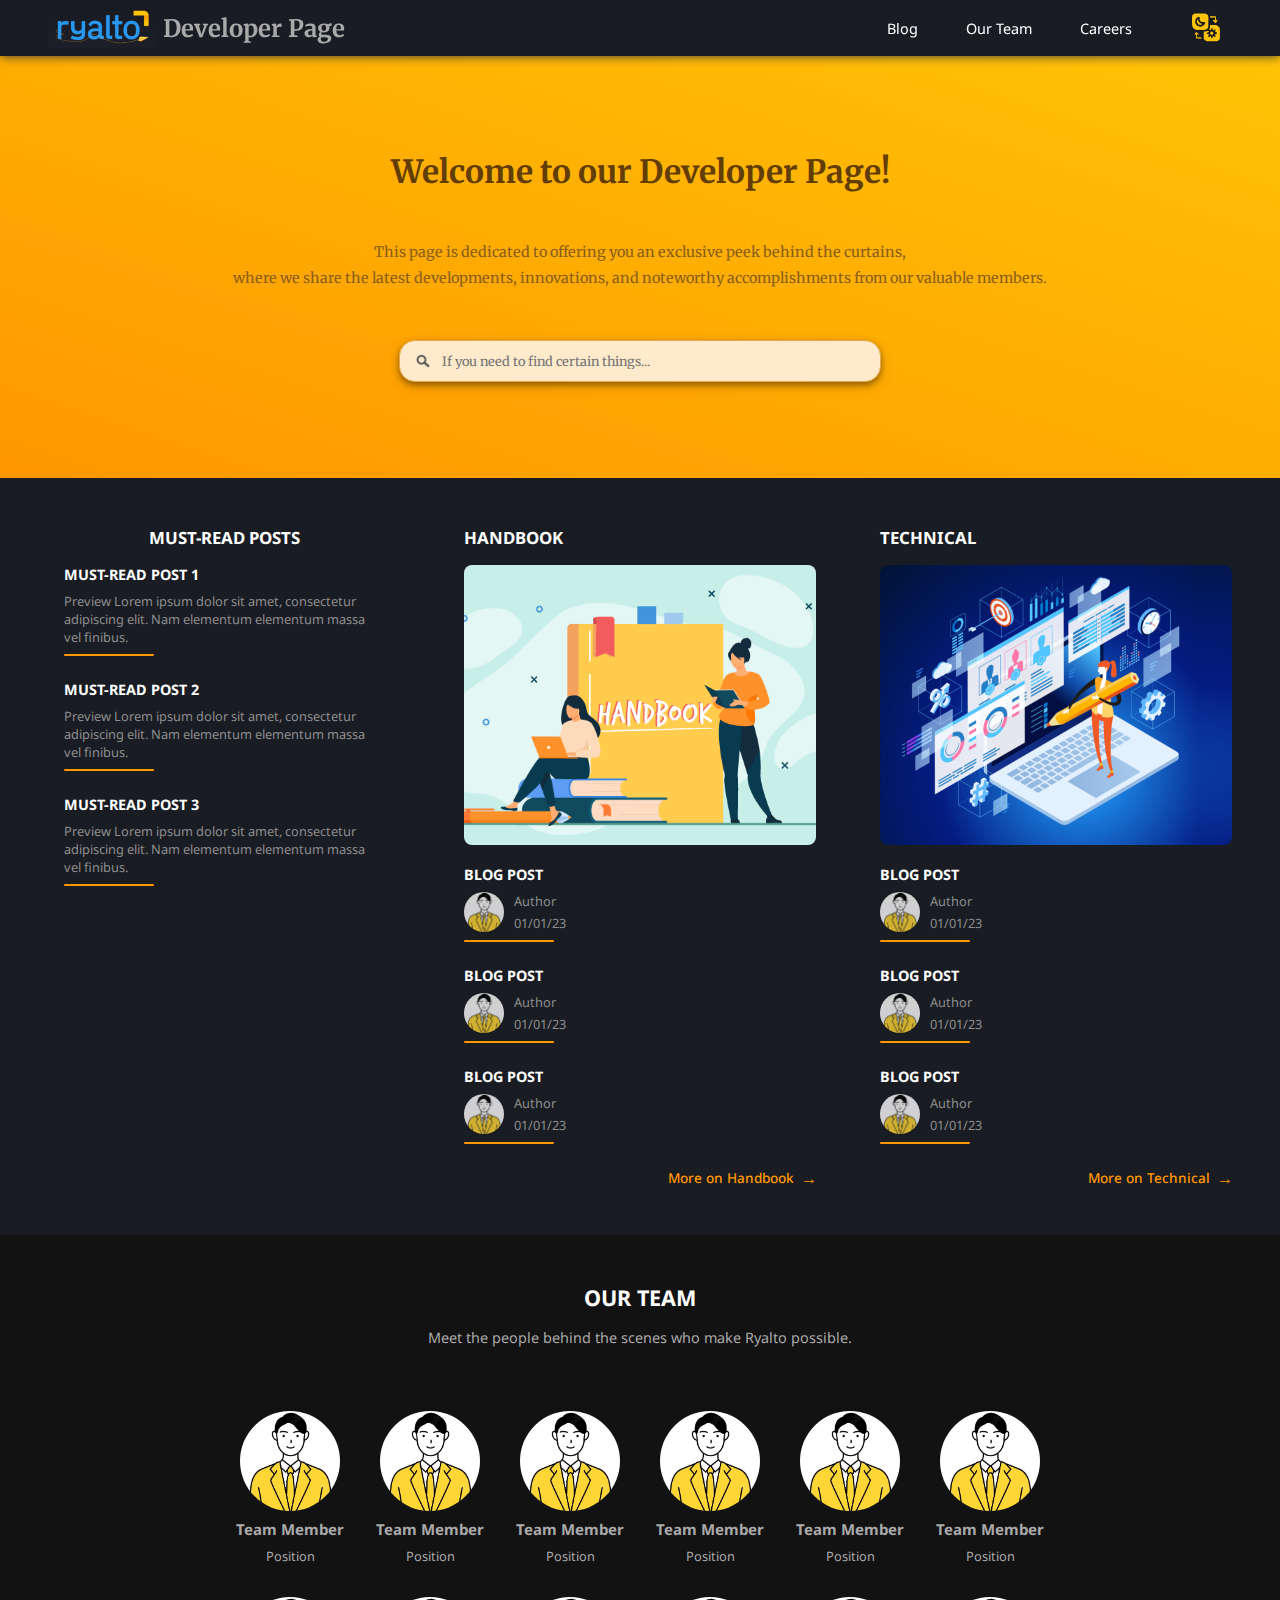
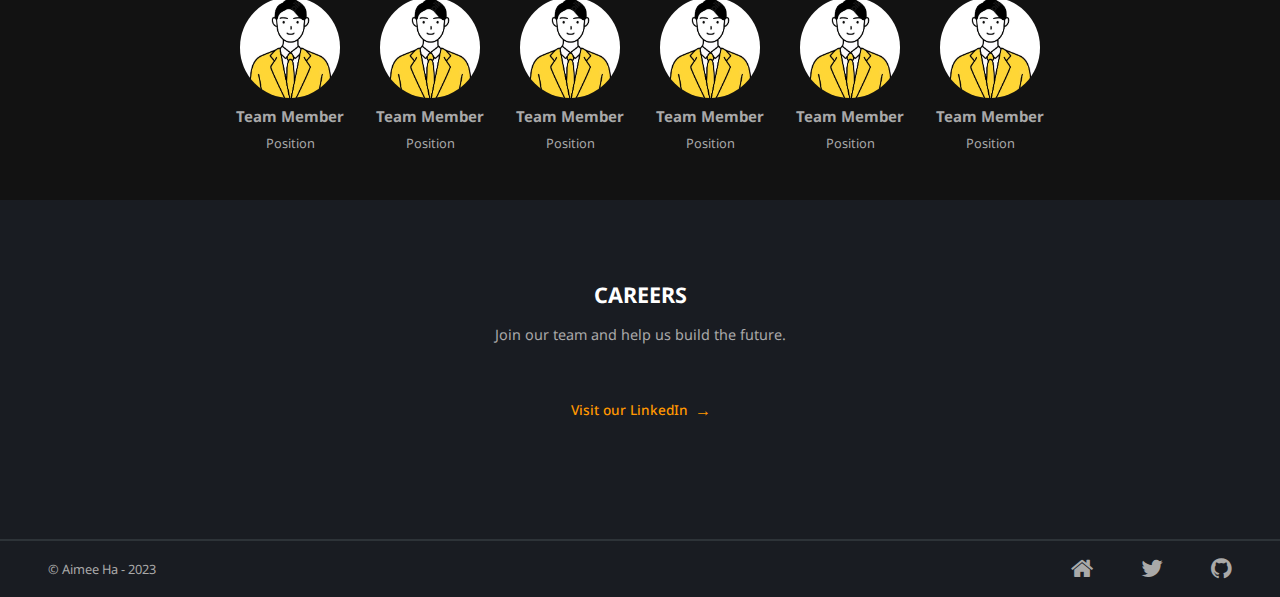
==== commit 8224bd40: "added search.html" ====
--- a/index.html
+++ b/index.html
@@ -12,20 +12,15 @@
 
 <body>
   <nav>
-    <div class="nav-left">
-      <a href="index.html">
-        <img src="./static/logo.png" alt="Ryalto logo" id="logo">
-        <h2>Developer Page</h2>
-      </a>
-    </div>
+    <a href="index.html" class="nav-left">
+      <img src="./static/logo.png" alt="Ryalto logo" id="logo">
+      <h2>Developer Page</h2>
+    </a>
 
-    <div class="nav-right">
-      <ul class="nav-links">
-        <li><a href="index.html#blog">Blog</a></li>
-        <li><a href="index.html#team">Our Team</a></li>
-        <li><a href="index.html#careers">Careers</a></li>
-      </ul>
-
+    <ul class="nav-right">
+      <li class="nav-links"><a href="index.html#blog">Blog</a></li>
+      <li class="nav-links"><a href="index.html#team">Our Team</a></li>
+      <li class="nav-links"><a href="index.html#careers">Careers</a></li>
       <button class="toggle-button">
         <img src="./static/toggle.png" alt="Theme Toggle">
       </button>
@@ -33,7 +28,7 @@
       <button class="menu-button">
         <img src="./static/hamburger.png" alt="Hamburger menu">
       </button>
-    </div>
+    </ul>
   </nav>
 
   <header>
@@ -43,7 +38,7 @@
       our valuable members.
     </p>
 
-    <form action="blog.html" method="post" class="searchbox">
+    <form action="search.html" method="post" class="searchbox">
       <input type="text" name="search" placeholder="If you need to find certain things...">
     </form>
   </header>
--- a/static/index.css
+++ b/static/index.css
@@ -38,7 +38,7 @@
 header,
 main,
 footer {
-  padding: 0 48px;
+  padding: 0 3rem;
 }
 
 h1,
@@ -62,7 +62,7 @@
   z-index: 1;
 }
 
-.nav-left > a {
+.nav-left {
   display: flex;
   align-items: center;
   gap: 0.5rem;
@@ -74,26 +74,25 @@
   height: 40px;
 }
 
-.nav-right {
-  display: flex;
-  align-items: center;
-  gap: 5rem;
+.nav-right,
+.footer-links {
+  display: flex;
+  align-items: center;
+  gap: 3rem;
   font-family: var(--title-font);
 }
 
 .nav-links,
 .footer-links {
   list-style: none;
-  display: flex;
-  gap: 3rem;
-}
-
-.nav-links > li > a {
+}
+
+.nav-links > a {
   color: white;
 }
 
-.nav-links > li > a:hover,
-.nav-left > a:hover {
+.nav-links > a:hover,
+.nav-left:hover {
   color: var(--main-orange);
   transition: ease-in-out 0.3s;
 }
@@ -102,6 +101,8 @@
   background-color: inherit;
   border: none;
   cursor: pointer;
+  display: flex;
+  align-items: center;
 }
 
 .toggle-button > img {
@@ -224,7 +225,8 @@
   border-radius: 8px;
 }
 
-.post-link {
+.post-link,
+.result-link {
   color: inherit;
   display: flex;
   flex-direction: column;
@@ -442,9 +444,58 @@
   opacity: 0.8;
 }
 
+/* -- SEARCH PAGE -- */
+.search-header {
+  background-image: none;
+  height: fit-content;
+  padding: 3rem 0 0;
+}
+
+.searchbox.search-page,
+.search-results,
+.search-end {
+  max-width: 800px;
+  width: 60%;
+}
+
+.searchbox.search-page > input {
+  width: 100%;
+}
+
+.search-results {
+  display: flex;
+  flex-direction: column;
+  align-items: center;
+}
+
+.search-post {
+  display: flex;
+  flex-direction: column;
+  align-items: center;
+  justify-content: center;
+  gap: 1rem;
+  width: 100%;
+  min-height: 72px;
+  text-overflow: ellipsis;
+  border-bottom: 1px solid var(--secondary-orange);
+  padding: 1.5rem 0;
+}
+
+.search-post:hover {
+  color: var(--secondary-orange);
+  transition: ease-in-out 0.3s;
+}
+
+.search-end {
+  text-align: center;
+  margin: 2rem 0 1rem;
+  color: var(--text-grey);
+  font-family: 'Merriweather', serif;
+}
+
 /* -- RESPONSIVE -- */
 @media (width < 1024px) {
-  .nav-left a {
+  .nav-left {
     font-size: 0.8rem;
   }
 
@@ -500,8 +551,27 @@
 
   .blog-header > h1,
   .blog-header > p,
-  .blog-content {
+  .blog-content,
+  .search-results {
     width: 100%;
     padding: 0 2rem;
   }
-}
+
+  .searchbox.search-page {
+    width: 80%;
+    max-width: 800px;
+  }
+
+  .search-post {
+    padding: 1rem;
+  }
+
+  nav,
+  footer {
+    padding: 0 1rem;
+  }
+
+  .footer-links {
+    gap: 1rem;
+  }
+}
